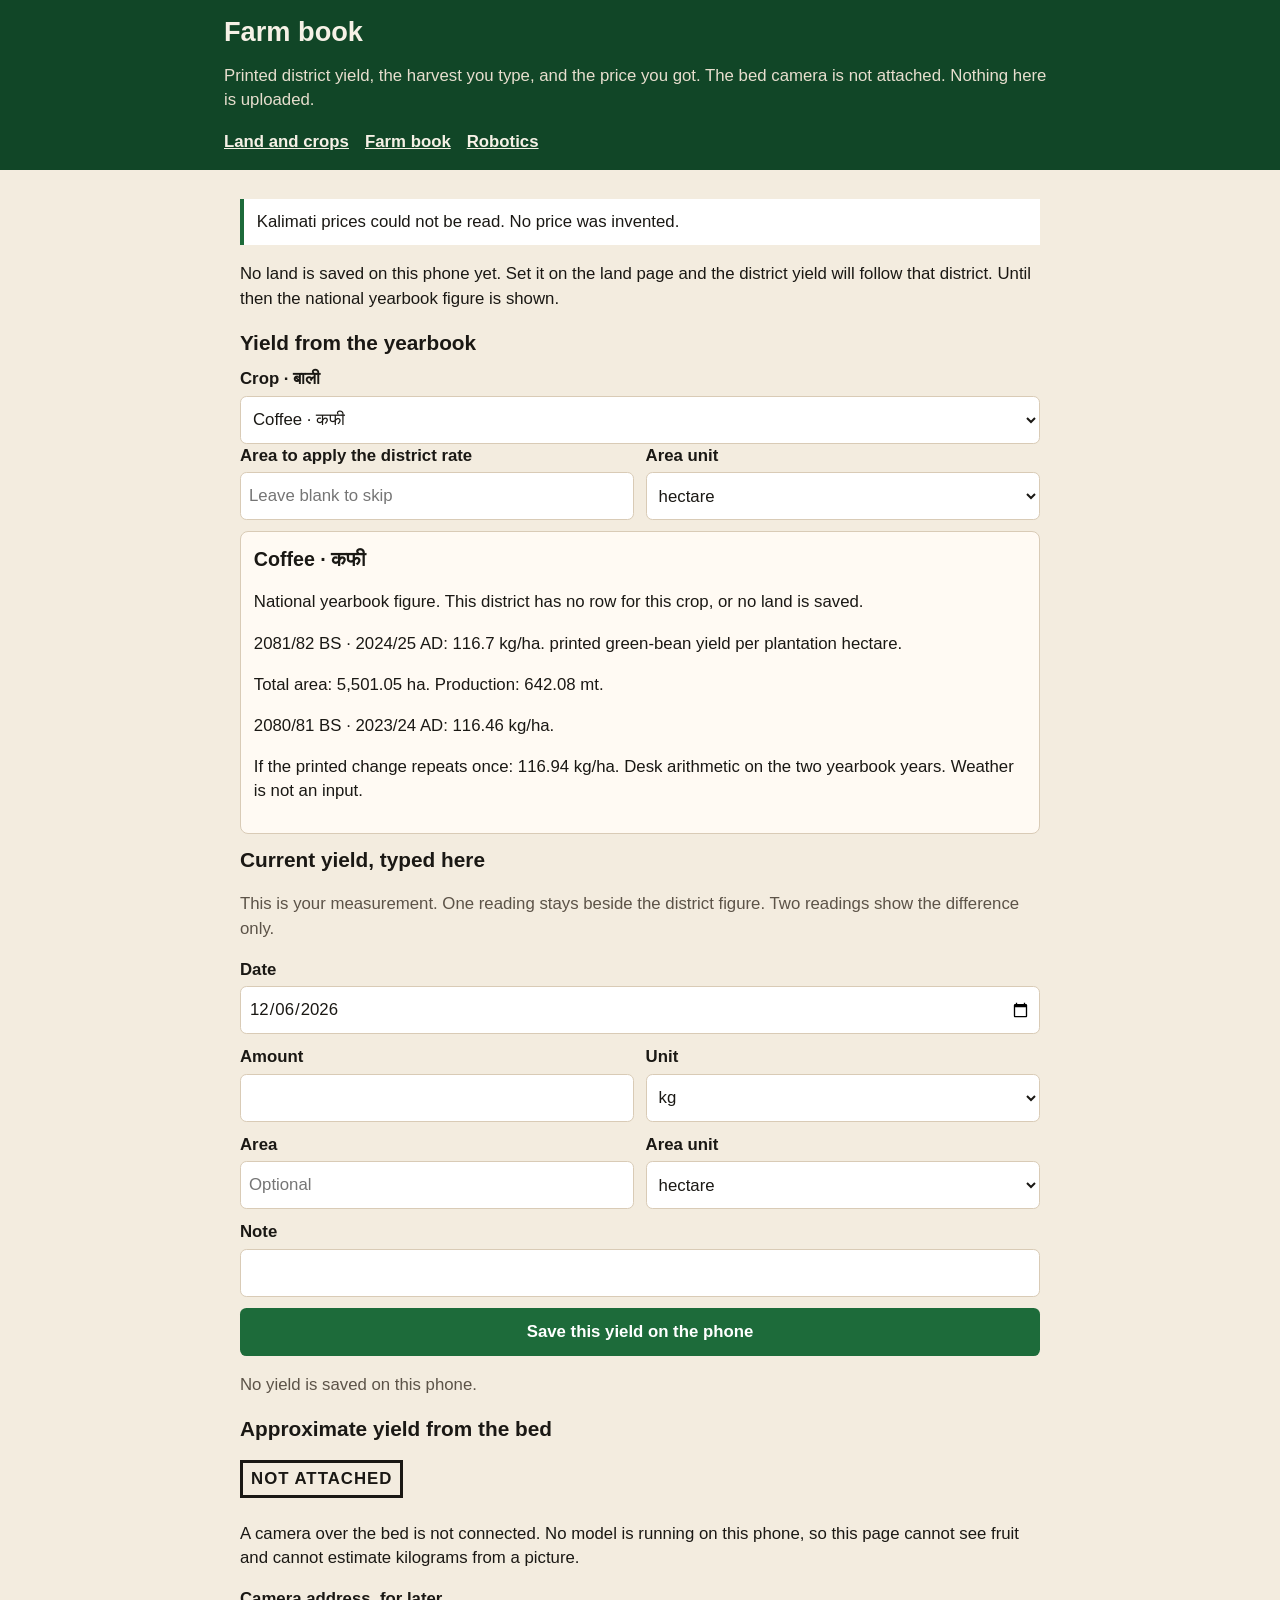
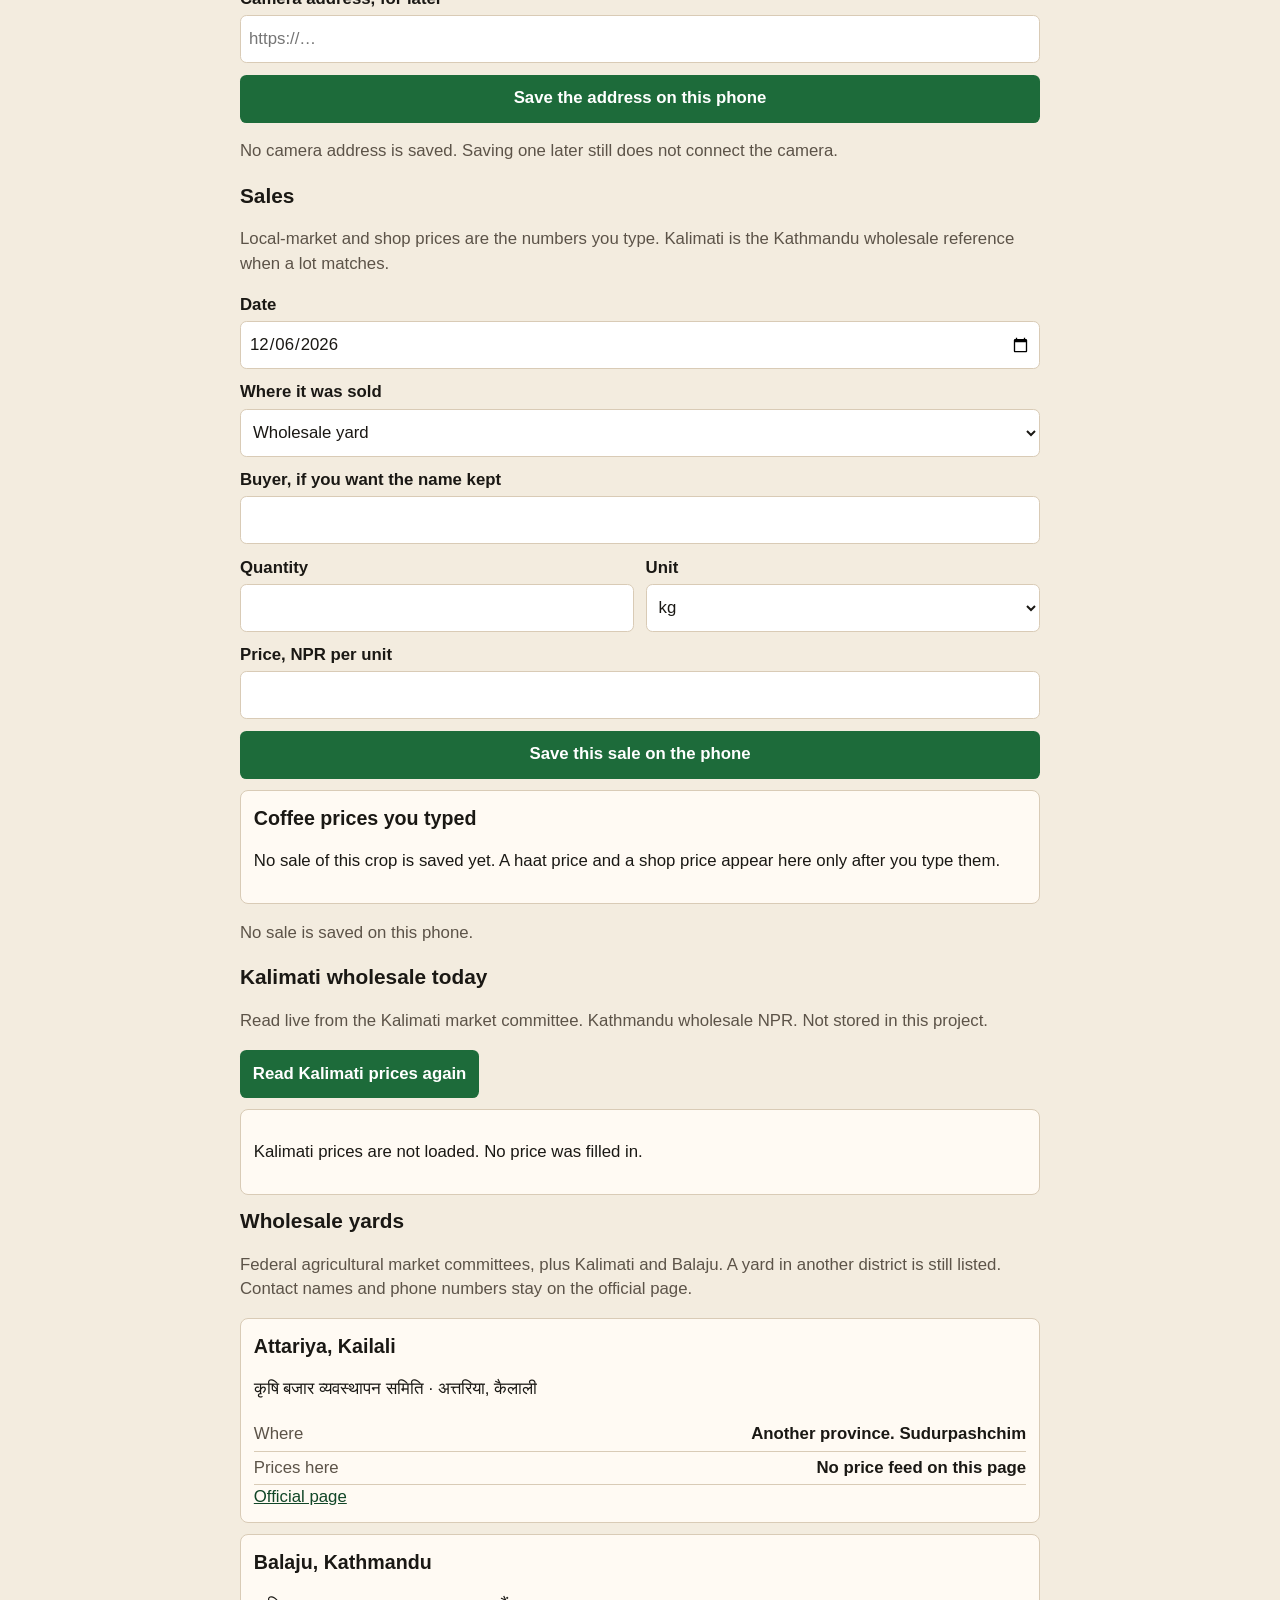
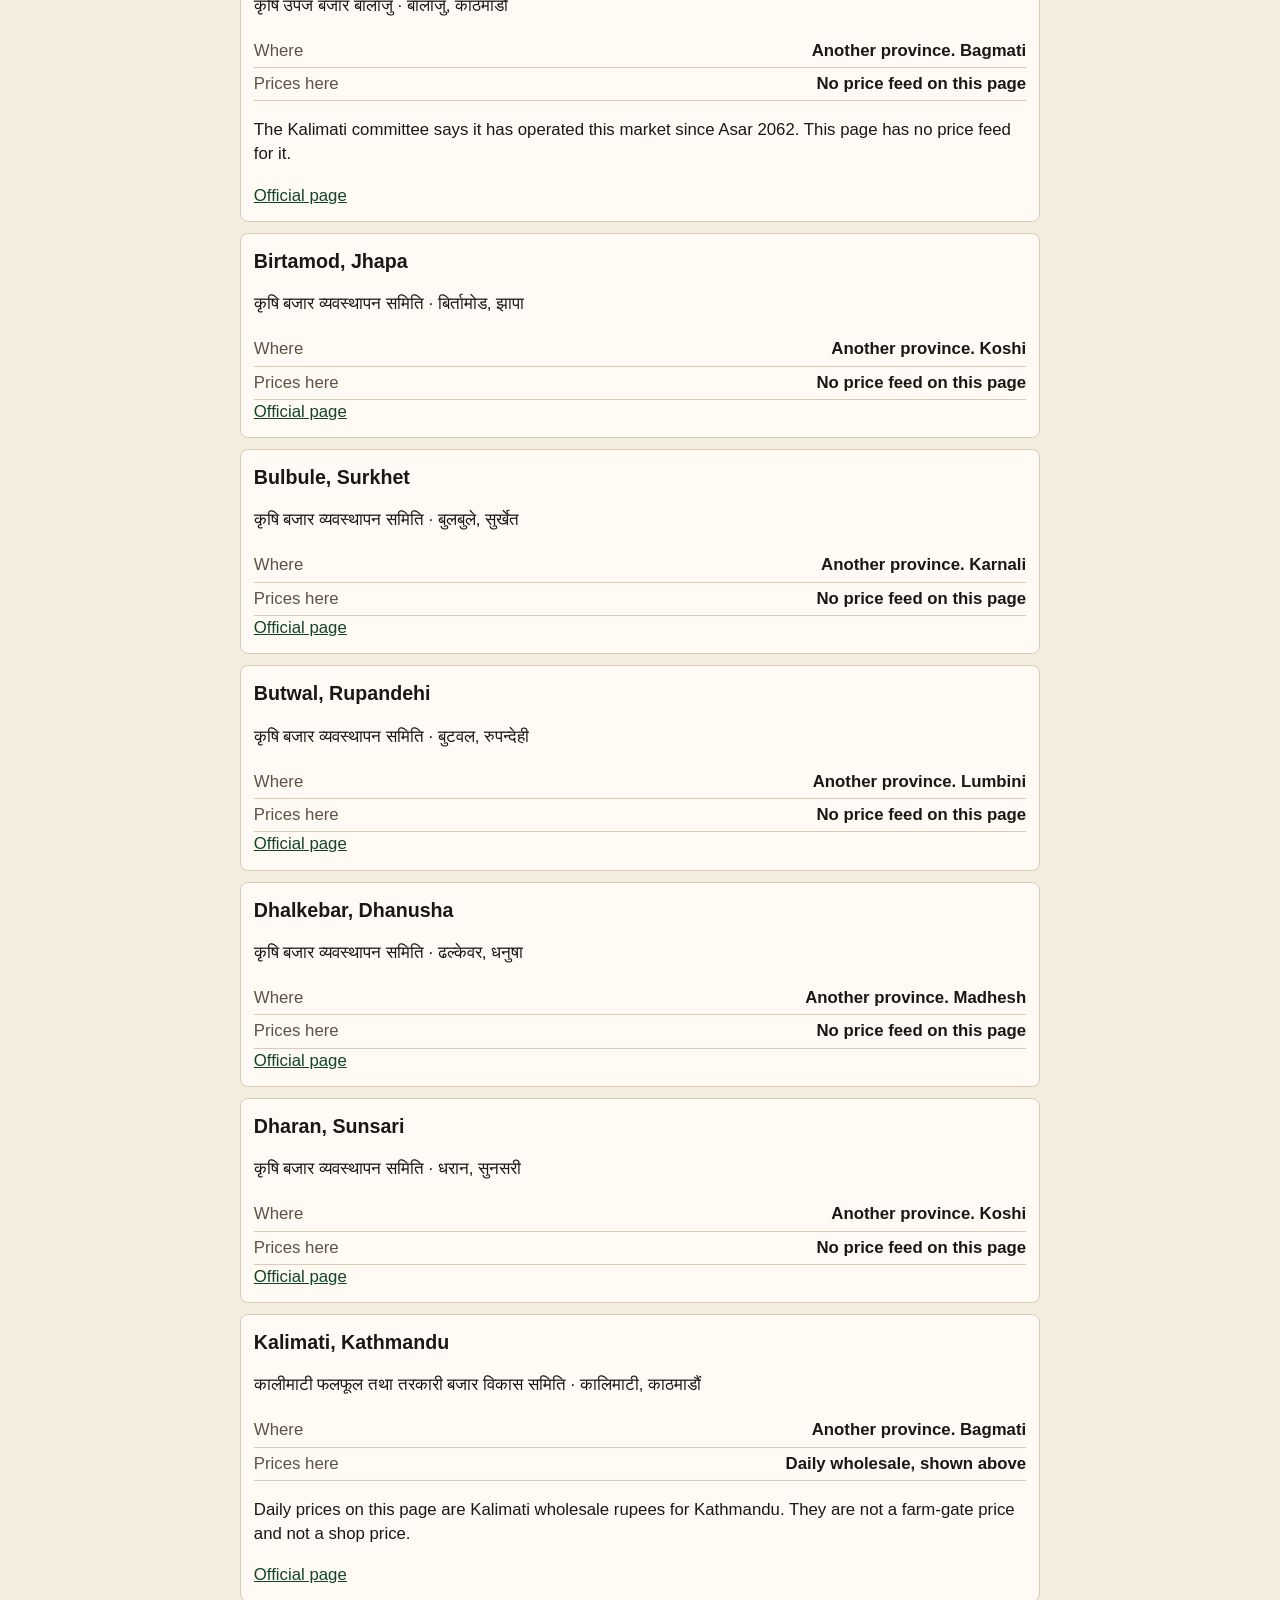
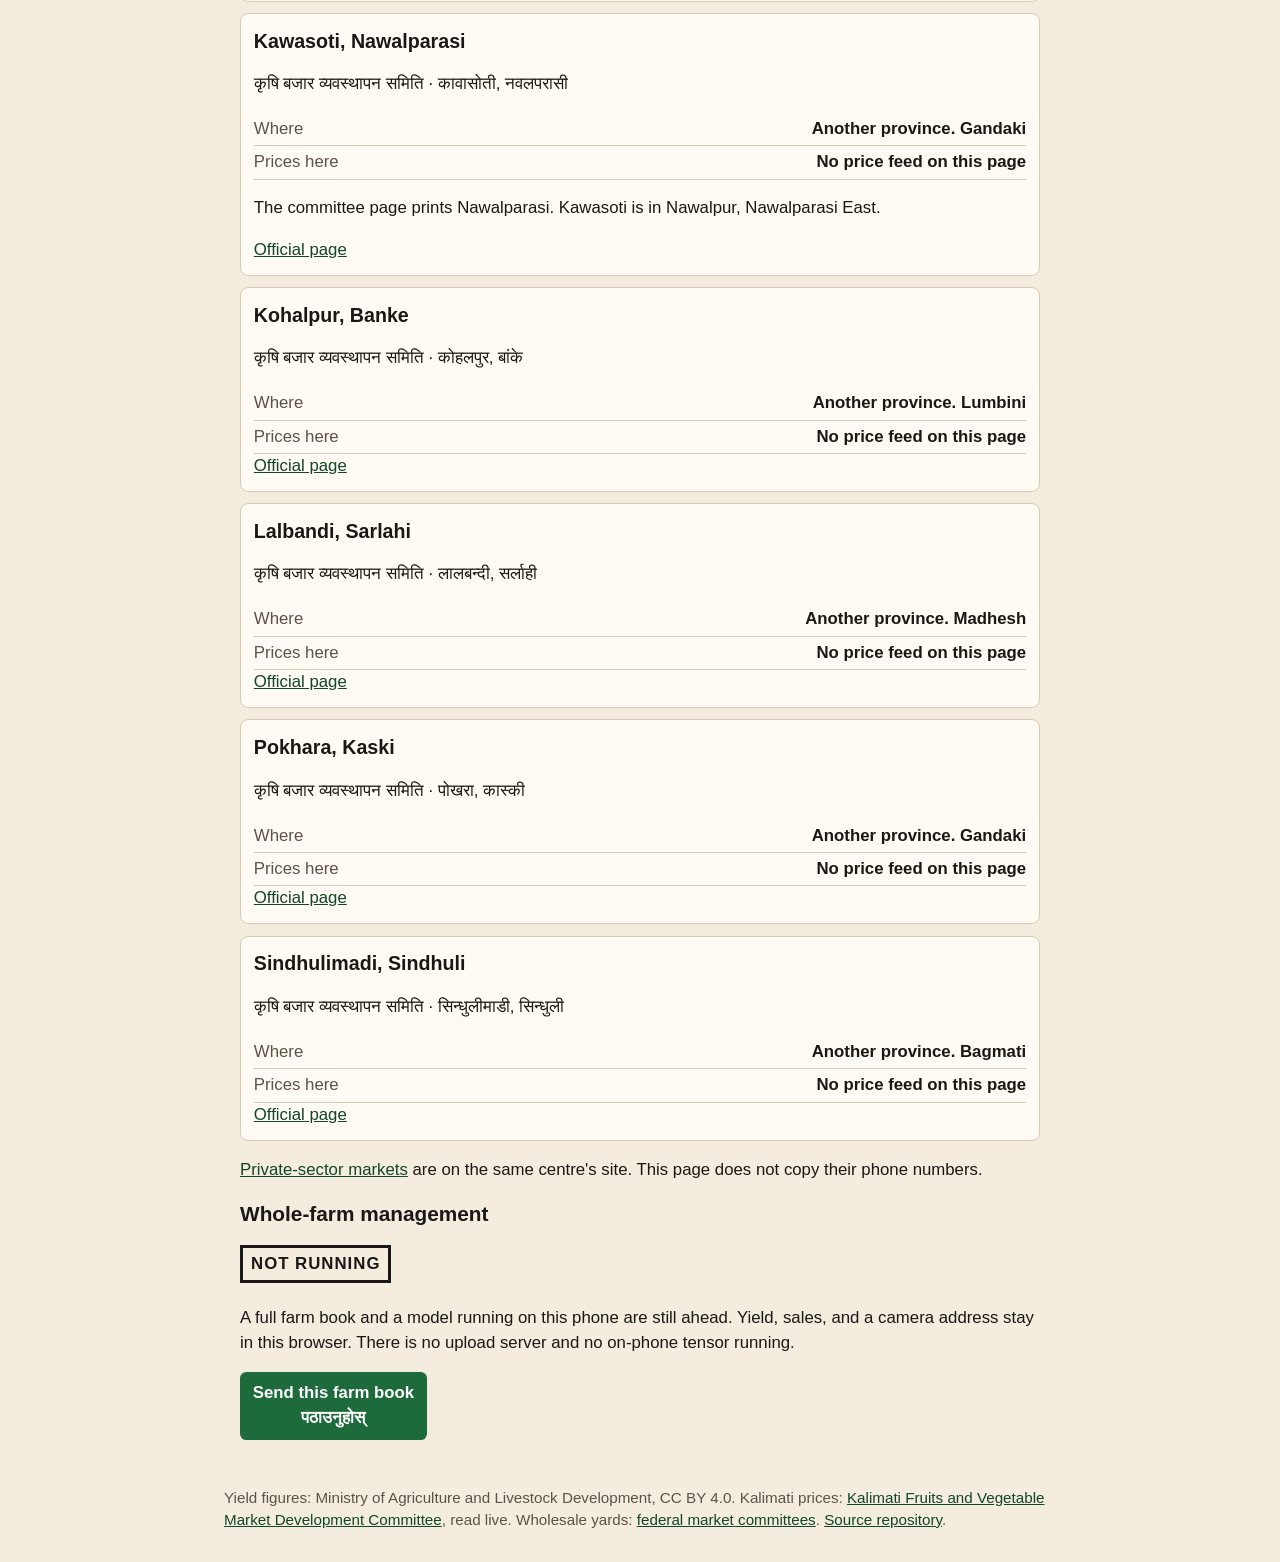
==== site/book.html @ 4cd6afa4 "Add a farm book for printed yield, phone sales, and Kalimati prices. District yield is the yearbook " ====
<!DOCTYPE html>
<html lang="en">
<head>
  <meta charset="utf-8">
  <meta name="viewport" content="width=device-width, initial-scale=1">
  <title>Farm book — Nepal field desk</title>
  <meta name="description" content="District yield from the MoALD yearbooks, a yield and sale log kept on the phone, and Kalimati wholesale prices.">
  <link rel="icon" href="data:image/svg+xml,%3Csvg xmlns='http://www.w3.org/2000/svg' viewBox='0 0 16 16'%3E%3Crect fill='%23114627' width='16' height='16' rx='2'/%3E%3Cpath fill='%23f3ecdf' d='M8 13c0-4 3-5 3-8-2 1-3 3-3 4 0-3-2-4-4-4 1 3 2 4 4 8z'/%3E%3C/svg%3E">
  <link rel="stylesheet" href="./css/app.css">
</head>
<body>
  <a class="skip" href="#forecast">Skip to the yield</a>
  <header>
    <h1>Farm book</h1>
    <p class="lede">Printed district yield, the harvest you type, and the price you got. The bed camera is not attached. Nothing here is uploaded.</p>
    <nav>
      <a href="./index.html">Land and crops</a>
      <a href="./book.html" aria-current="page">Farm book</a>
      <a href="./robotics.html">Robotics</a>
    </nav>
  </header>
  <main>
    <p id="status" role="status">Loading…</p>
    <p id="place-line"></p>

    <section id="forecast">
      <h2>Yield from the yearbook</h2>
      <label>Crop · बाली
        <select id="crop"></select>
      </label>
      <div class="actions">
        <label>Area to apply the district rate
          <input id="estimate-area" inputmode="decimal" placeholder="Leave blank to skip">
        </label>
        <label>Area unit
          <select id="estimate-unit">
            <option value="ha">hectare</option>
            <option value="m2">square metre</option>
          </select>
        </label>
      </div>
      <div id="forecast-card" class="card"></div>
    </section>

    <section id="harvest">
      <h2>Current yield, typed here</h2>
      <p class="note">This is your measurement. One reading stays beside the district figure. Two readings show the difference only.</p>
      <form id="yield-form" class="grid">
        <label>Date
          <input id="yield-date" type="date" required>
        </label>
        <div class="actions">
          <label>Amount
            <input id="yield-amount" inputmode="decimal" required>
          </label>
          <label>Unit
            <select id="yield-unit">
              <option value="kg">kg</option>
              <option value="mt">tonne</option>
            </select>
          </label>
        </div>
        <div class="actions">
          <label>Area
            <input id="yield-area" inputmode="decimal" placeholder="Optional">
          </label>
          <label>Area unit
            <select id="yield-area-unit">
              <option value="ha">hectare</option>
              <option value="m2">square metre</option>
            </select>
          </label>
        </div>
        <label>Note
          <input id="yield-note" maxlength="200">
        </label>
        <button type="submit">Save this yield on the phone</button>
      </form>
      <div id="yield-list"></div>
    </section>

    <section id="camera">
      <h2>Approximate yield from the bed</h2>
      <p class="stamp">Not attached</p>
      <p>A camera over the bed is not connected. No model is running on this phone, so this page cannot see fruit and cannot estimate kilograms from a picture.</p>
      <form id="feed-form" class="grid">
        <label>Camera address, for later
          <input id="feed-url" type="url" inputmode="url" placeholder="https://…" maxlength="500" autocomplete="off">
        </label>
        <button type="submit">Save the address on this phone</button>
      </form>
      <p id="feed-line" class="note"></p>
    </section>

    <section id="sales">
      <h2>Sales</h2>
      <p class="note">Local-market and shop prices are the numbers you type. Kalimati is the Kathmandu wholesale reference when a lot matches.</p>
      <form id="sale-form" class="grid">
        <label>Date
          <input id="sale-date" type="date" required>
        </label>
        <label>Where it was sold
          <select id="sale-channel">
            <option value="wholesale">Wholesale yard</option>
            <option value="haat">Local haat</option>
            <option value="shop">Shop or store</option>
          </select>
        </label>
        <label>Buyer, if you want the name kept
          <input id="sale-buyer" maxlength="120" autocomplete="off">
        </label>
        <div class="actions">
          <label>Quantity
            <input id="sale-quantity" inputmode="decimal" required>
          </label>
          <label>Unit
            <select id="sale-unit">
              <option value="kg">kg</option>
              <option value="mt">tonne</option>
              <option value="piece">piece</option>
            </select>
          </label>
        </div>
        <label>Price, NPR per unit
          <input id="sale-price" inputmode="decimal" required>
        </label>
        <button type="submit">Save this sale on the phone</button>
      </form>
      <div id="sale-compare" class="card"></div>
      <div id="sale-list"></div>
    </section>

    <section id="prices">
      <h2>Kalimati wholesale today</h2>
      <p class="note">Read live from the Kalimati market committee. Kathmandu wholesale NPR. Not stored in this project.</p>
      <button type="button" id="reload-prices">Read Kalimati prices again</button>
      <div id="price-list" class="card"></div>
    </section>

    <section id="buyers">
      <h2>Wholesale yards</h2>
      <p class="note">Federal agricultural market committees, plus Kalimati and Balaju. A yard in another district is still listed. Contact names and phone numbers stay on the official page.</p>
      <div id="market-list"></div>
      <p><a href="https://caidmp.gov.np/pages/101/48328968/">Private-sector markets</a> are on the same centre's site. This page does not copy their phone numbers.</p>
    </section>

    <section id="later">
      <h2>Whole-farm management</h2>
      <p class="stamp">Not running</p>
      <p>A full farm book and a model running on this phone are still ahead. Yield, sales, and a camera address stay in this browser. There is no upload server and no on-phone tensor running.</p>
      <button type="button" id="send-book">Send this farm book<br>पठाउनुहोस्</button>
    </section>
  </main>
  <footer>
    <p>Yield figures: Ministry of Agriculture and Livestock Development, CC BY 4.0. Kalimati prices: <a href="https://kalimatimarket.gov.np/">Kalimati Fruits and Vegetable Market Development Committee</a>, read live. Wholesale yards: <a href="https://caidmp.gov.np/pages/100/25994053/">federal market committees</a>. <a href="https://github.com/ashiskharel/nepal-open-farm-data">Source repository</a>.</p>
  </footer>
  <script type="module" src="./js/book.js"></script>
</body>
</html>
---- site/css/app.css ----
:root {
  --ink: #1a1814;
  --muted: #5c5348;
  --paper: #f3ecdf;
  --card: #fffaf3;
  --line: #d9cbb6;
  --green: #1d6b3a;
  --green-dark: #114627;
  --clay: #8d3b16;
  --ready: #1d6b3a;
  --needed: #8d3b16;
}

* { box-sizing: border-box; }

body {
  margin: 0;
  font-family: "Nirmala UI", "Noto Sans Devanagari", "Segoe UI", sans-serif;
  background: var(--paper);
  color: var(--ink);
  font-size: 1.05rem;
  line-height: 1.45;
}

a { color: var(--green-dark); }

.skip {
  position: absolute;
  left: 0.5rem;
  top: -4rem;
  background: #fff;
  padding: 0.4rem 0.6rem;
}

.skip:focus { top: 0.5rem; }

header, main, footer { padding: 1rem; }

header {
  background: var(--green-dark);
  color: #f6f1e6;
}

header a { color: #f6f1e6; }

nav { display: flex; flex-wrap: wrap; gap: 0.8rem 1rem; margin-top: 0.6rem; }

nav a { font-weight: 700; }

h1 { font-size: 1.7rem; line-height: 1.15; margin: 0 0 0.4rem; }

h2 { font-size: 1.3rem; margin: 0 0 0.6rem; }

h3 { margin: 0 0 0.3rem; }

.lede, .note, .latin { color: var(--muted); }

header .lede { color: #e7dece; }

.stamp {
  display: inline-block;
  margin: 0.4rem 0;
  border: 3px solid currentColor;
  font-weight: 800;
  letter-spacing: 0.06em;
  text-transform: uppercase;
  padding: 0.25rem 0.5rem;
}

.actions, .grid { display: grid; gap: 0.7rem; }

.actions { grid-template-columns: 1fr; }

@media (min-width: 720px) {
  .actions { grid-template-columns: 1fr 1fr; }
  main { max-width: 52rem; margin: 0 auto; }
  header, footer { padding-left: max(1rem, calc(50vw - 26rem)); padding-right: max(1rem, calc(50vw - 26rem)); }
}

button, .file input, select, input, textarea {
  font: inherit;
  color: inherit;
}

button {
  background: var(--green);
  color: #fff;
  border: 0;
  border-radius: 0.4rem;
  min-height: 3rem;
  padding: 0.6rem 0.8rem;
  font-weight: 700;
}

button.secondary { background: var(--clay); }

label { display: grid; gap: 0.25rem; font-weight: 700; }

input, select, textarea {
  width: 100%;
  min-height: 3rem;
  padding: 0.5rem;
  border: 1px solid var(--line);
  border-radius: 0.4rem;
  background: #fff;
  font-weight: 400;
}

textarea { min-height: 5rem; }

fieldset {
  border: 1px solid var(--line);
  border-radius: 0.4rem;
  background: var(--card);
}

.check { font-weight: 400; grid-template-columns: auto 1fr; align-items: start; margin: 0.35rem 0; }

.check input { width: auto; min-height: auto; margin-top: 0.3rem; }

.card, .photo-card, #place-card, #climate-card, .machine {
  background: var(--card);
  border: 1px solid var(--line);
  border-radius: 0.5rem;
  padding: 0.8rem;
  margin: 0.7rem 0;
}

.stat { display: flex; justify-content: space-between; gap: 1rem; padding: 0.25rem 0; border-bottom: 1px solid var(--line); }

.lot { padding: 0.45rem 0; border-bottom: 1px solid var(--line); }

.lot p { margin: 0.2rem 0 0; }

.stat-label { color: var(--muted); font-weight: 400; }

#status {
  background: #fff;
  border-left: 4px solid var(--green);
  padding: 0.7rem 0.8rem;
  margin: 0.8rem 0;
}

iframe { width: 100%; height: 16rem; border: 1px solid var(--line); border-radius: 0.5rem; background: #ddd; }

.photo-card img { width: 100%; border-radius: 0.3rem; }

.machine svg { width: 100%; height: auto; background: #efe6d6; border-radius: 0.4rem; }

.ready { color: var(--ready); }

.needed { color: var(--needed); }

footer { color: var(--muted); font-size: 0.95rem; }

#year-table { padding-left: 1.1rem; }
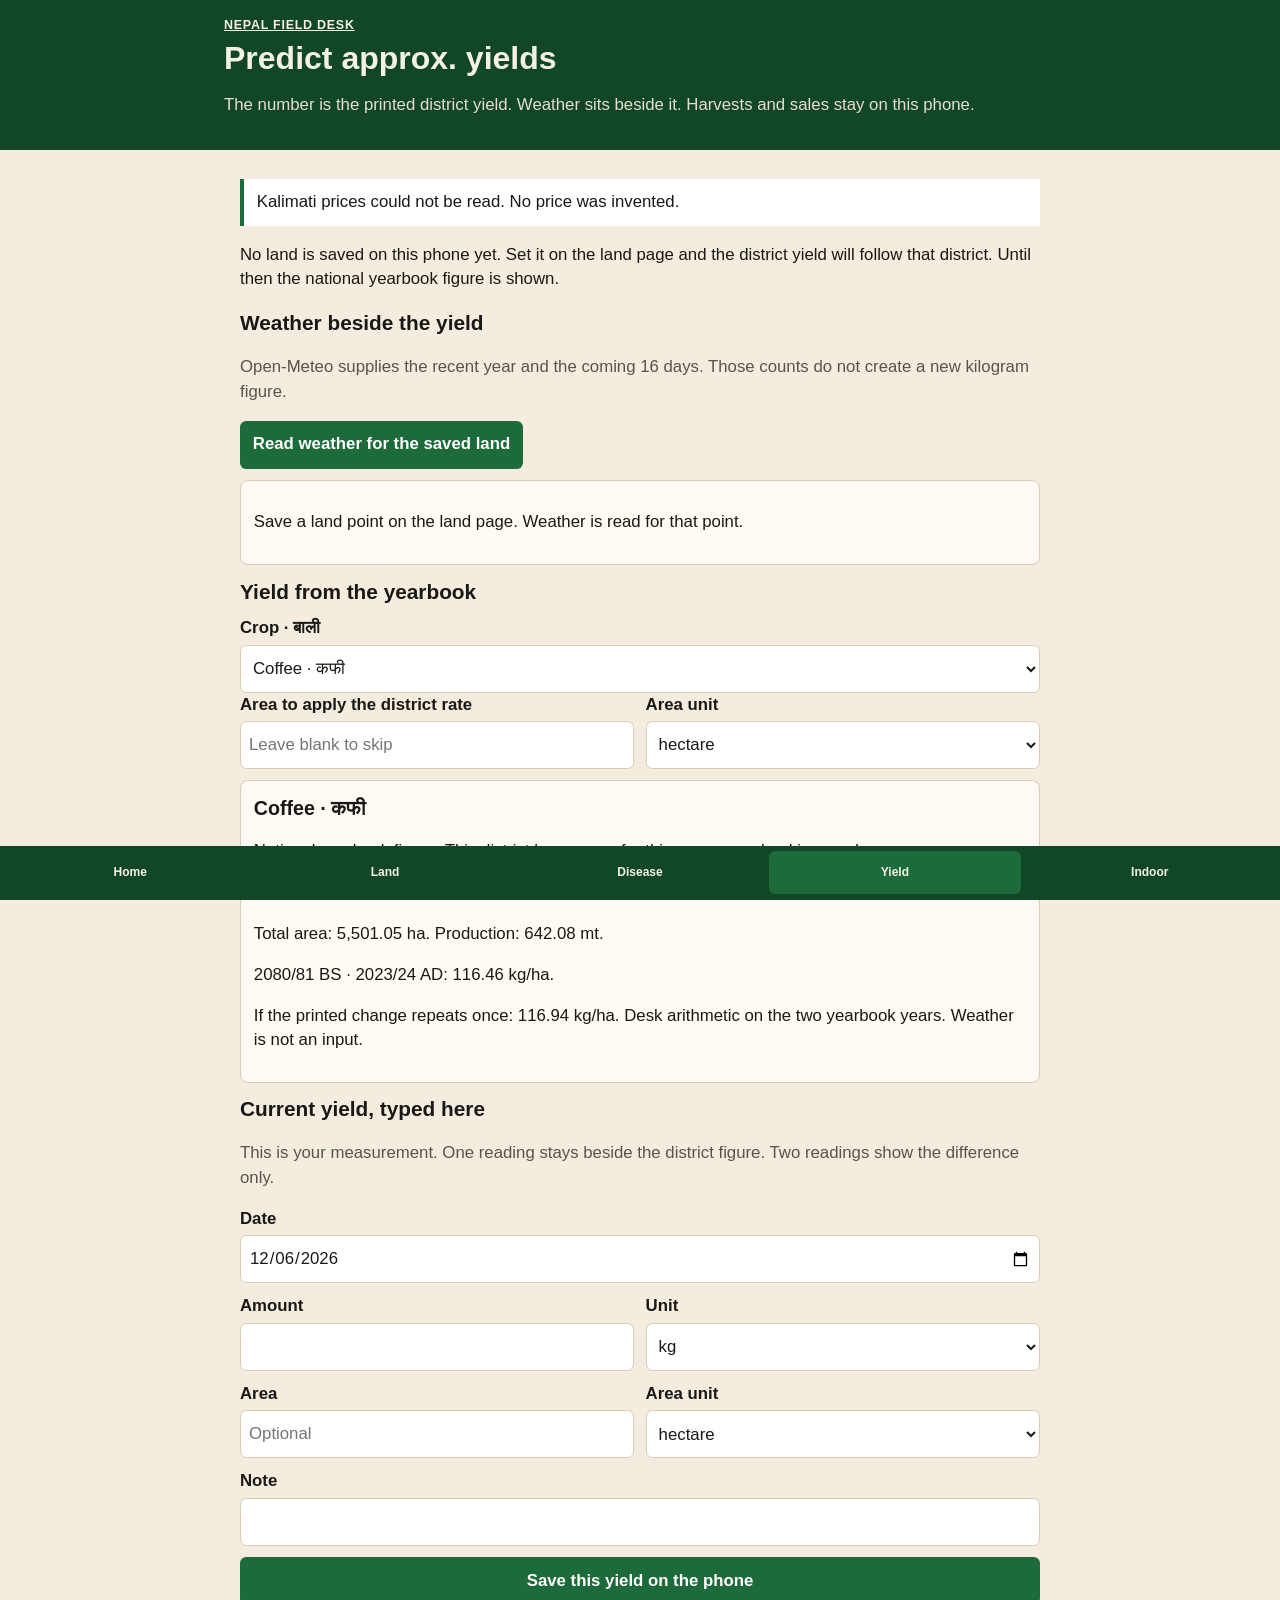
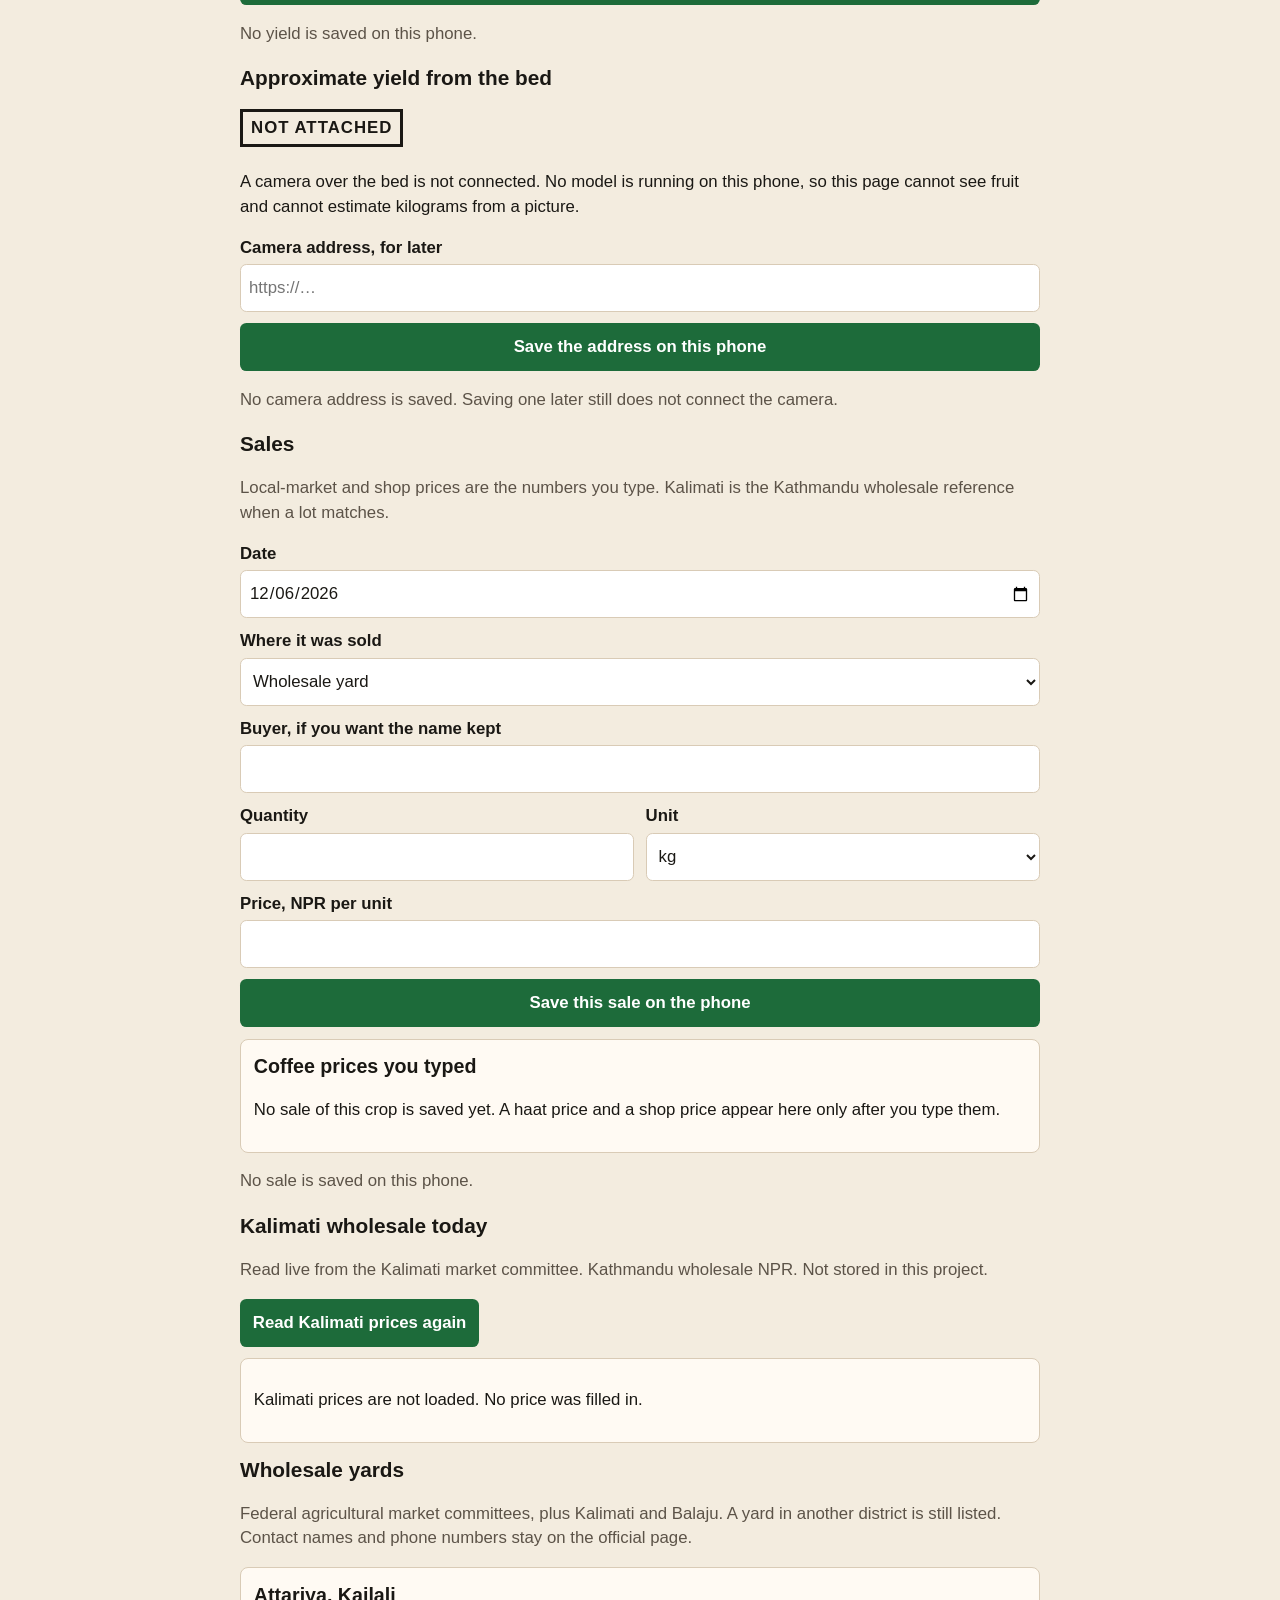
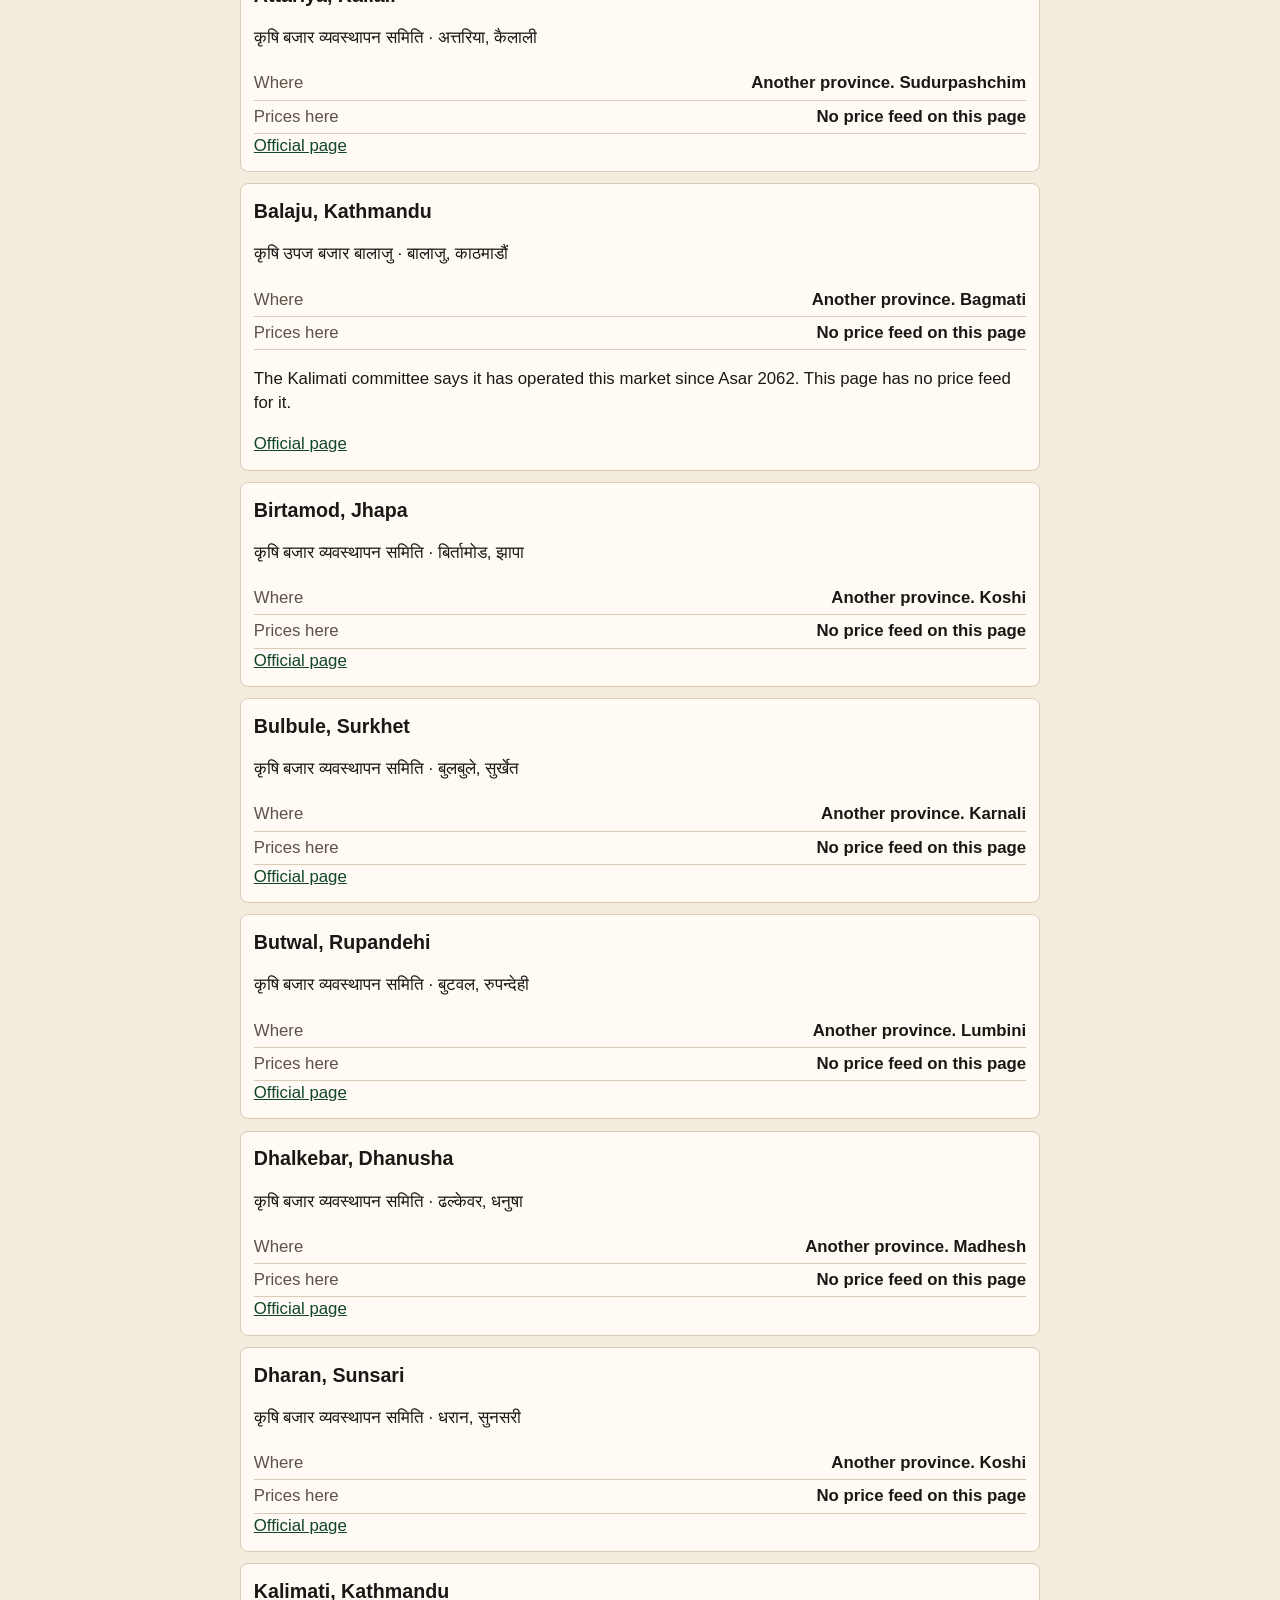
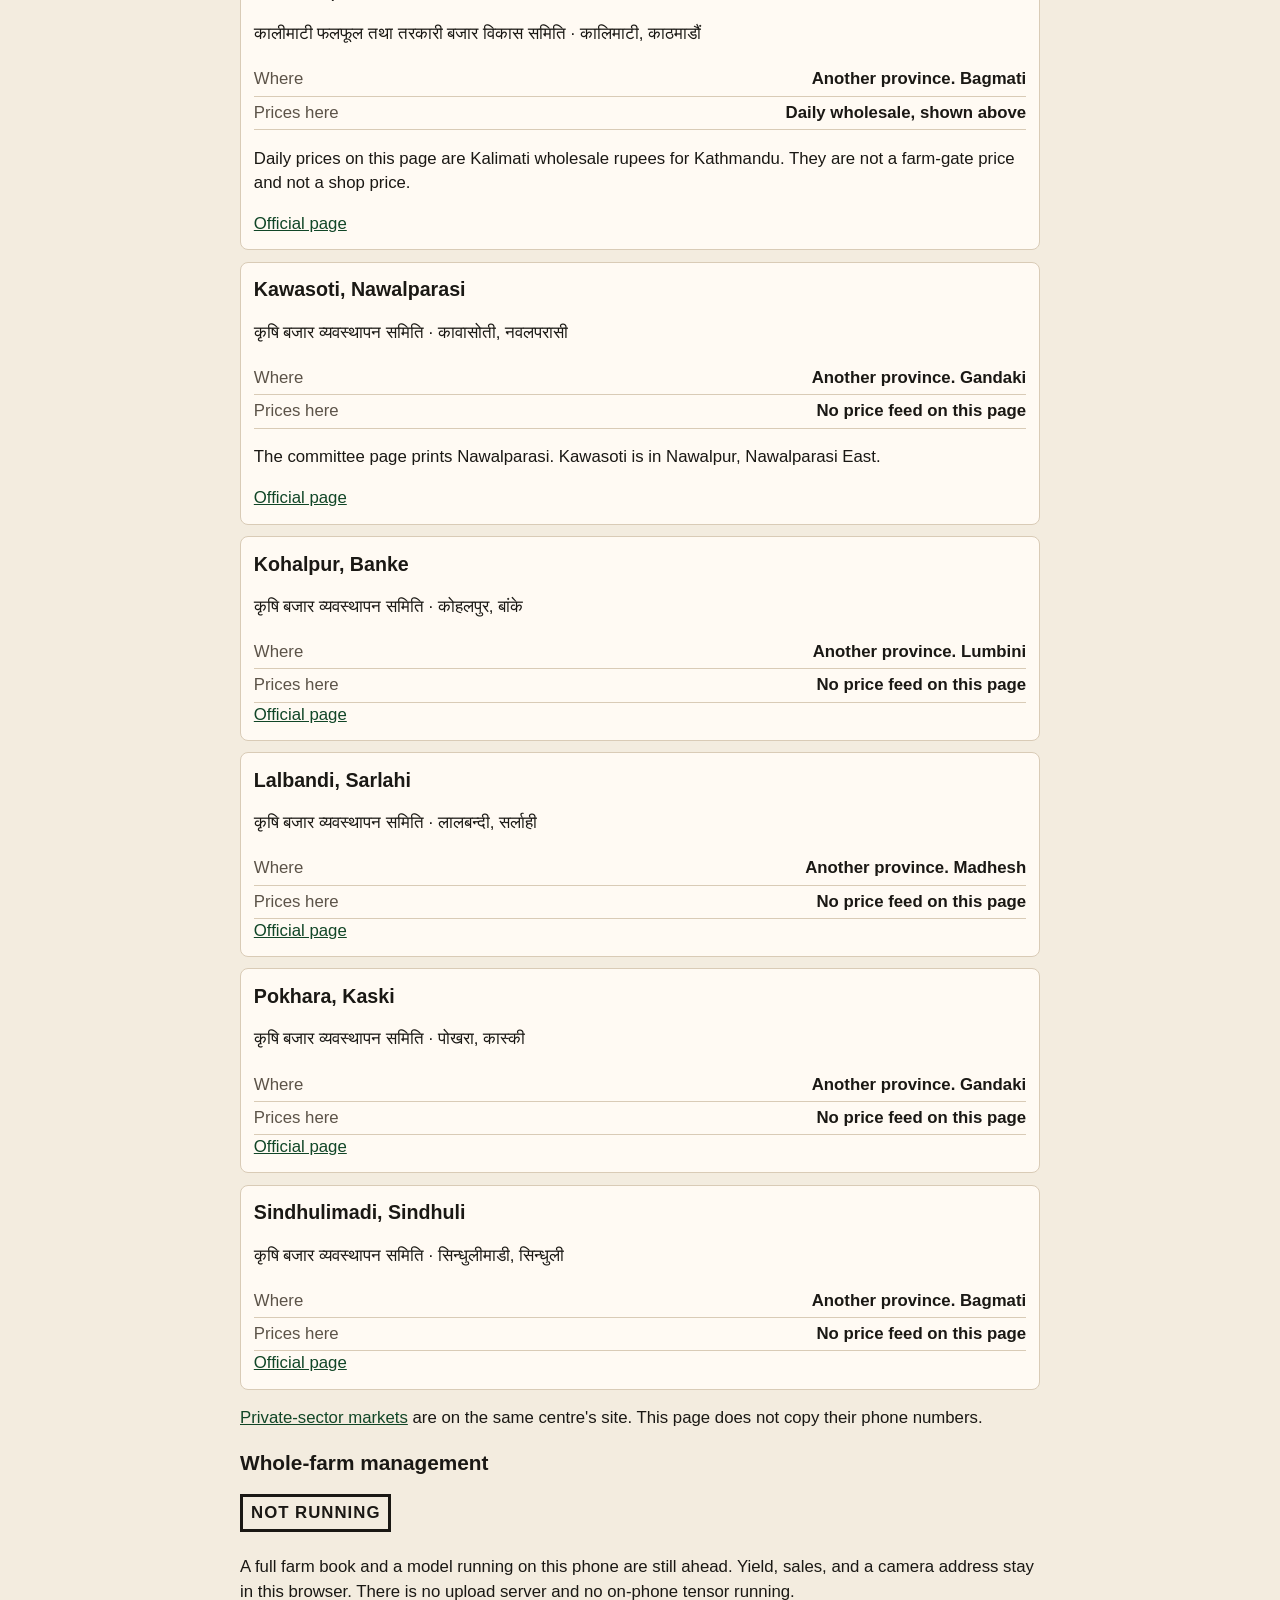
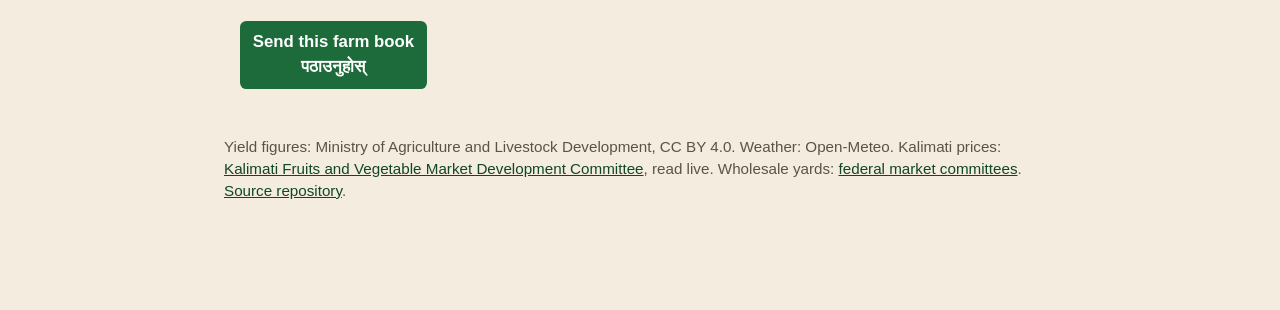
==== commit 82f077ae: "Open the desk as an app and put weather beside the printed yield. The home screen asks which job to " ====
--- a/site/book.html
+++ b/site/book.html
@@ -2,26 +2,31 @@
 <html lang="en">
 <head>
   <meta charset="utf-8">
-  <meta name="viewport" content="width=device-width, initial-scale=1">
-  <title>Farm book — Nepal field desk</title>
+  <meta name="viewport" content="width=device-width, initial-scale=1, viewport-fit=cover">
+  <meta name="theme-color" content="#114627">
+  <title>Predict approx. yields — Nepal field desk</title>
   <meta name="description" content="District yield from the MoALD yearbooks, a yield and sale log kept on the phone, and Kalimati wholesale prices.">
   <link rel="icon" href="data:image/svg+xml,%3Csvg xmlns='http://www.w3.org/2000/svg' viewBox='0 0 16 16'%3E%3Crect fill='%23114627' width='16' height='16' rx='2'/%3E%3Cpath fill='%23f3ecdf' d='M8 13c0-4 3-5 3-8-2 1-3 3-3 4 0-3-2-4-4-4 1 3 2 4 4 8z'/%3E%3C/svg%3E">
+  <link rel="manifest" href="./manifest.webmanifest">
   <link rel="stylesheet" href="./css/app.css">
 </head>
-<body>
+<body class="app">
   <a class="skip" href="#forecast">Skip to the yield</a>
-  <header>
-    <h1>Farm book</h1>
-    <p class="lede">Printed district yield, the harvest you type, and the price you got. The bed camera is not attached. Nothing here is uploaded.</p>
-    <nav>
-      <a href="./index.html">Land and crops</a>
-      <a href="./book.html" aria-current="page">Farm book</a>
-      <a href="./robotics.html">Robotics</a>
-    </nav>
+  <header class="appbar">
+    <p class="app-kicker"><a href="./index.html">Nepal field desk</a></p>
+    <h1>Predict approx. yields</h1>
+    <p class="lede">The number is the printed district yield. Weather sits beside it. Harvests and sales stay on this phone.</p>
   </header>
   <main>
     <p id="status" role="status">Loading…</p>
     <p id="place-line"></p>
+
+    <section id="weather">
+      <h2>Weather beside the yield</h2>
+      <p class="note">Open-Meteo supplies the recent year and the coming 16 days. Those counts do not create a new kilogram figure.</p>
+      <button type="button" id="read-weather">Read weather for the saved land</button>
+      <div id="weather-card" class="card"></div>
+    </section>
 
     <section id="forecast">
       <h2>Yield from the yearbook</h2>
@@ -152,8 +157,15 @@
     </section>
   </main>
   <footer>
-    <p>Yield figures: Ministry of Agriculture and Livestock Development, CC BY 4.0. Kalimati prices: <a href="https://kalimatimarket.gov.np/">Kalimati Fruits and Vegetable Market Development Committee</a>, read live. Wholesale yards: <a href="https://caidmp.gov.np/pages/100/25994053/">federal market committees</a>. <a href="https://github.com/ashiskharel/nepal-open-farm-data">Source repository</a>.</p>
+    <p>Yield figures: Ministry of Agriculture and Livestock Development, CC BY 4.0. Weather: Open-Meteo. Kalimati prices: <a href="https://kalimatimarket.gov.np/">Kalimati Fruits and Vegetable Market Development Committee</a>, read live. Wholesale yards: <a href="https://caidmp.gov.np/pages/100/25994053/">federal market committees</a>. <a href="https://github.com/ashiskharel/nepal-open-farm-data">Source repository</a>.</p>
   </footer>
+  <nav class="dock" aria-label="Desk">
+    <a href="./index.html">Home</a>
+    <a href="./land.html">Land</a>
+    <a href="./disease.html">Disease</a>
+    <a href="./book.html" aria-current="page">Yield</a>
+    <a href="./indoor.html">Indoor</a>
+  </nav>
   <script type="module" src="./js/book.js"></script>
 </body>
 </html>
--- a/site/css/app.css
+++ b/site/css/app.css
@@ -154,3 +154,73 @@
 footer { color: var(--muted); font-size: 0.95rem; }
 
 #year-table { padding-left: 1.1rem; }
+
+body.app { min-height: 100dvh; padding-bottom: 4.8rem; }
+
+.app-kicker {
+  margin: 0 0 0.35rem;
+  font-size: 0.78rem;
+  font-weight: 800;
+  letter-spacing: 0.06em;
+  text-transform: uppercase;
+}
+
+header.appbar h1 { font-size: 2rem; }
+
+.choices { display: grid; gap: 0.75rem; }
+
+.choice {
+  display: flex;
+  flex-direction: column;
+  justify-content: center;
+  gap: 0.15rem;
+  min-height: 5.6rem;
+  padding: 0.95rem 1rem;
+  background: var(--card);
+  color: inherit;
+  text-decoration: none;
+  border: 1px solid var(--line);
+  border-radius: 0.9rem;
+}
+
+.choice strong { font-size: 1.25rem; color: var(--green-dark); }
+
+.choice span { color: var(--muted); }
+
+.dock {
+  position: fixed;
+  left: 0;
+  right: 0;
+  bottom: 0;
+  z-index: 5;
+  display: grid;
+  grid-template-columns: repeat(5, 1fr);
+  gap: 0.15rem;
+  background: var(--green-dark);
+  padding: 0.35rem 0.25rem calc(0.35rem + env(safe-area-inset-bottom));
+}
+
+.dock a {
+  color: #f6f1e6;
+  text-decoration: none;
+  text-align: center;
+  font-size: 0.75rem;
+  font-weight: 700;
+  min-height: 2.7rem;
+  display: flex;
+  align-items: center;
+  justify-content: center;
+  border-radius: 0.4rem;
+}
+
+.dock a[aria-current="page"] { background: var(--green); }
+
+canvas.mark {
+  width: 100%;
+  height: auto;
+  background: #1a1814;
+  border-radius: 0.5rem;
+  touch-action: none;
+}
+
+.plan { width: 100%; height: auto; background: #efe6d6; border-radius: 0.4rem; }
